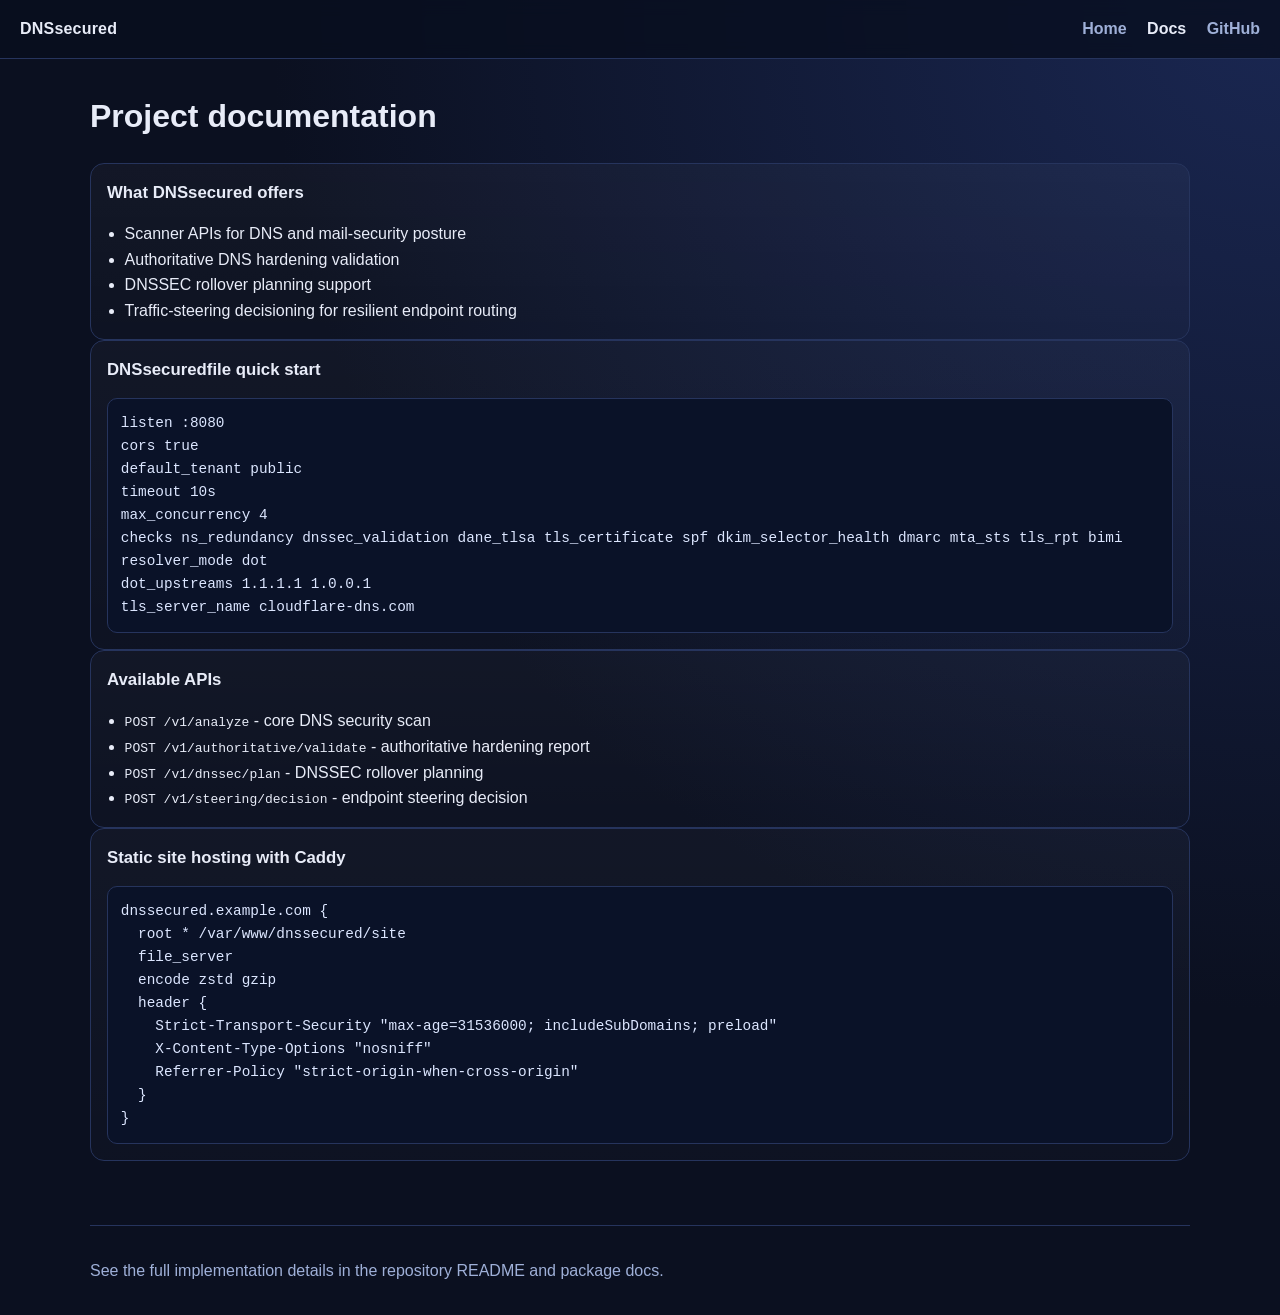
==== site/docs.html @ 1a69ba0e "Add static DNSsecured project site Create a Caddy-inspired static site with homepage and docs page t" ====
<!doctype html>
<html lang="en">
  <head>
    <meta charset="UTF-8" />
    <meta name="viewport" content="width=device-width, initial-scale=1.0" />
    <title>DNSsecured Docs</title>
    <meta name="description" content="DNSsecured quick documentation and configuration reference." />
    <link rel="stylesheet" href="./styles.css" />
  </head>
  <body>
    <header class="topbar">
      <a class="brand" href="./index.html">DNSsecured</a>
      <nav>
        <a href="./index.html">Home</a>
        <a href="./docs.html" aria-current="page">Docs</a>
        <a href="https://github.com/Vigilant-AI-Solutions/dnssecured">GitHub</a>
      </nav>
    </header>

    <main class="docs">
      <h1>Project documentation</h1>

      <section class="card">
        <h2>What DNSsecured offers</h2>
        <ul>
          <li>Scanner APIs for DNS and mail-security posture</li>
          <li>Authoritative DNS hardening validation</li>
          <li>DNSSEC rollover planning support</li>
          <li>Traffic-steering decisioning for resilient endpoint routing</li>
        </ul>
      </section>

      <section class="card">
        <h2>DNSsecuredfile quick start</h2>
        <pre><code>listen :8080
cors true
default_tenant public
timeout 10s
max_concurrency 4
checks ns_redundancy dnssec_validation dane_tlsa tls_certificate spf dkim_selector_health dmarc mta_sts tls_rpt bimi
resolver_mode dot
dot_upstreams 1.1.1.1 1.0.0.1
tls_server_name cloudflare-dns.com</code></pre>
      </section>

      <section class="card">
        <h2>Available APIs</h2>
        <ul>
          <li><code>POST /v1/analyze</code> - core DNS security scan</li>
          <li><code>POST /v1/authoritative/validate</code> - authoritative hardening report</li>
          <li><code>POST /v1/dnssec/plan</code> - DNSSEC rollover planning</li>
          <li><code>POST /v1/steering/decision</code> - endpoint steering decision</li>
        </ul>
      </section>

      <section class="card">
        <h2>Static site hosting with Caddy</h2>
        <pre><code>dnssecured.example.com {
  root * /var/www/dnssecured/site
  file_server
  encode zstd gzip
  header {
    Strict-Transport-Security "max-age=31536000; includeSubDomains; preload"
    X-Content-Type-Options "nosniff"
    Referrer-Policy "strict-origin-when-cross-origin"
  }
}</code></pre>
      </section>
    </main>

    <footer>
      <p>See the full implementation details in the repository README and package docs.</p>
    </footer>
  </body>
</html>
---- site/styles.css ----
:root {
  --bg: #0b1020;
  --bg-soft: #111a33;
  --text: #e8ecf8;
  --muted: #9fb0d8;
  --line: #26345d;
  --brand: #4da3ff;
  --brand-strong: #2f86e6;
}

* {
  box-sizing: border-box;
}

body {
  margin: 0;
  font-family: Inter, Segoe UI, Arial, sans-serif;
  color: var(--text);
  background: radial-gradient(circle at top right, #1a2752 0%, var(--bg) 55%);
  line-height: 1.6;
}

.topbar {
  display: flex;
  justify-content: space-between;
  align-items: center;
  padding: 1rem 1.25rem;
  border-bottom: 1px solid var(--line);
  background: rgba(8, 14, 30, 0.8);
  position: sticky;
  top: 0;
  backdrop-filter: blur(8px);
}

.brand {
  color: var(--text);
  text-decoration: none;
  font-weight: 700;
  letter-spacing: 0.2px;
}

nav a {
  color: var(--muted);
  text-decoration: none;
  margin-left: 1rem;
  font-weight: 600;
}

nav a[aria-current="page"],
nav a:hover {
  color: var(--text);
}

main {
  width: min(1100px, 92vw);
  margin: 2rem auto 4rem;
}

.hero h1 {
  font-size: clamp(1.9rem, 5vw, 3rem);
  line-height: 1.15;
  margin: 0.4rem 0 1rem;
}

.hero p {
  max-width: 70ch;
  color: var(--muted);
}

.eyebrow {
  color: #7cb8ff;
  text-transform: uppercase;
  letter-spacing: 0.09em;
  font-size: 0.78rem;
  font-weight: 700;
  margin-bottom: 0.2rem;
}

.actions {
  margin-top: 1.2rem;
  display: flex;
  gap: 0.75rem;
  flex-wrap: wrap;
}

.btn {
  display: inline-block;
  padding: 0.55rem 0.9rem;
  border: 1px solid var(--line);
  border-radius: 10px;
  color: var(--text);
  text-decoration: none;
  font-weight: 600;
  background: rgba(255, 255, 255, 0.02);
}

.btn.primary {
  background: var(--brand);
  border-color: var(--brand);
  color: #051329;
}

.btn.primary:hover {
  background: var(--brand-strong);
}

.grid {
  margin-top: 2rem;
  display: grid;
  gap: 0.9rem;
  grid-template-columns: repeat(auto-fit, minmax(220px, 1fr));
}

.card {
  border: 1px solid var(--line);
  background: linear-gradient(180deg, rgba(255, 255, 255, 0.03), rgba(255, 255, 255, 0.01));
  border-radius: 14px;
  padding: 1rem;
}

.card h2 {
  margin-top: 0;
  font-size: 1.05rem;
}

.stack {
  margin-top: 2.25rem;
}

.stack-grid {
  display: grid;
  gap: 0.9rem;
  grid-template-columns: repeat(auto-fit, minmax(260px, 1fr));
}

.stack ul,
.docs ul {
  margin: 0.4rem 0 0;
  padding-left: 1.1rem;
}

.docs h1 {
  margin-top: 0;
}

pre {
  white-space: pre-wrap;
  word-break: break-word;
  margin: 0;
  font-size: 0.9rem;
  border: 1px solid var(--line);
  border-radius: 10px;
  background: #0a1228;
  padding: 0.8rem;
  color: #dce6ff;
}

footer {
  width: min(1100px, 92vw);
  margin: 0 auto 2rem;
  color: var(--muted);
  border-top: 1px solid var(--line);
  padding-top: 1rem;
}
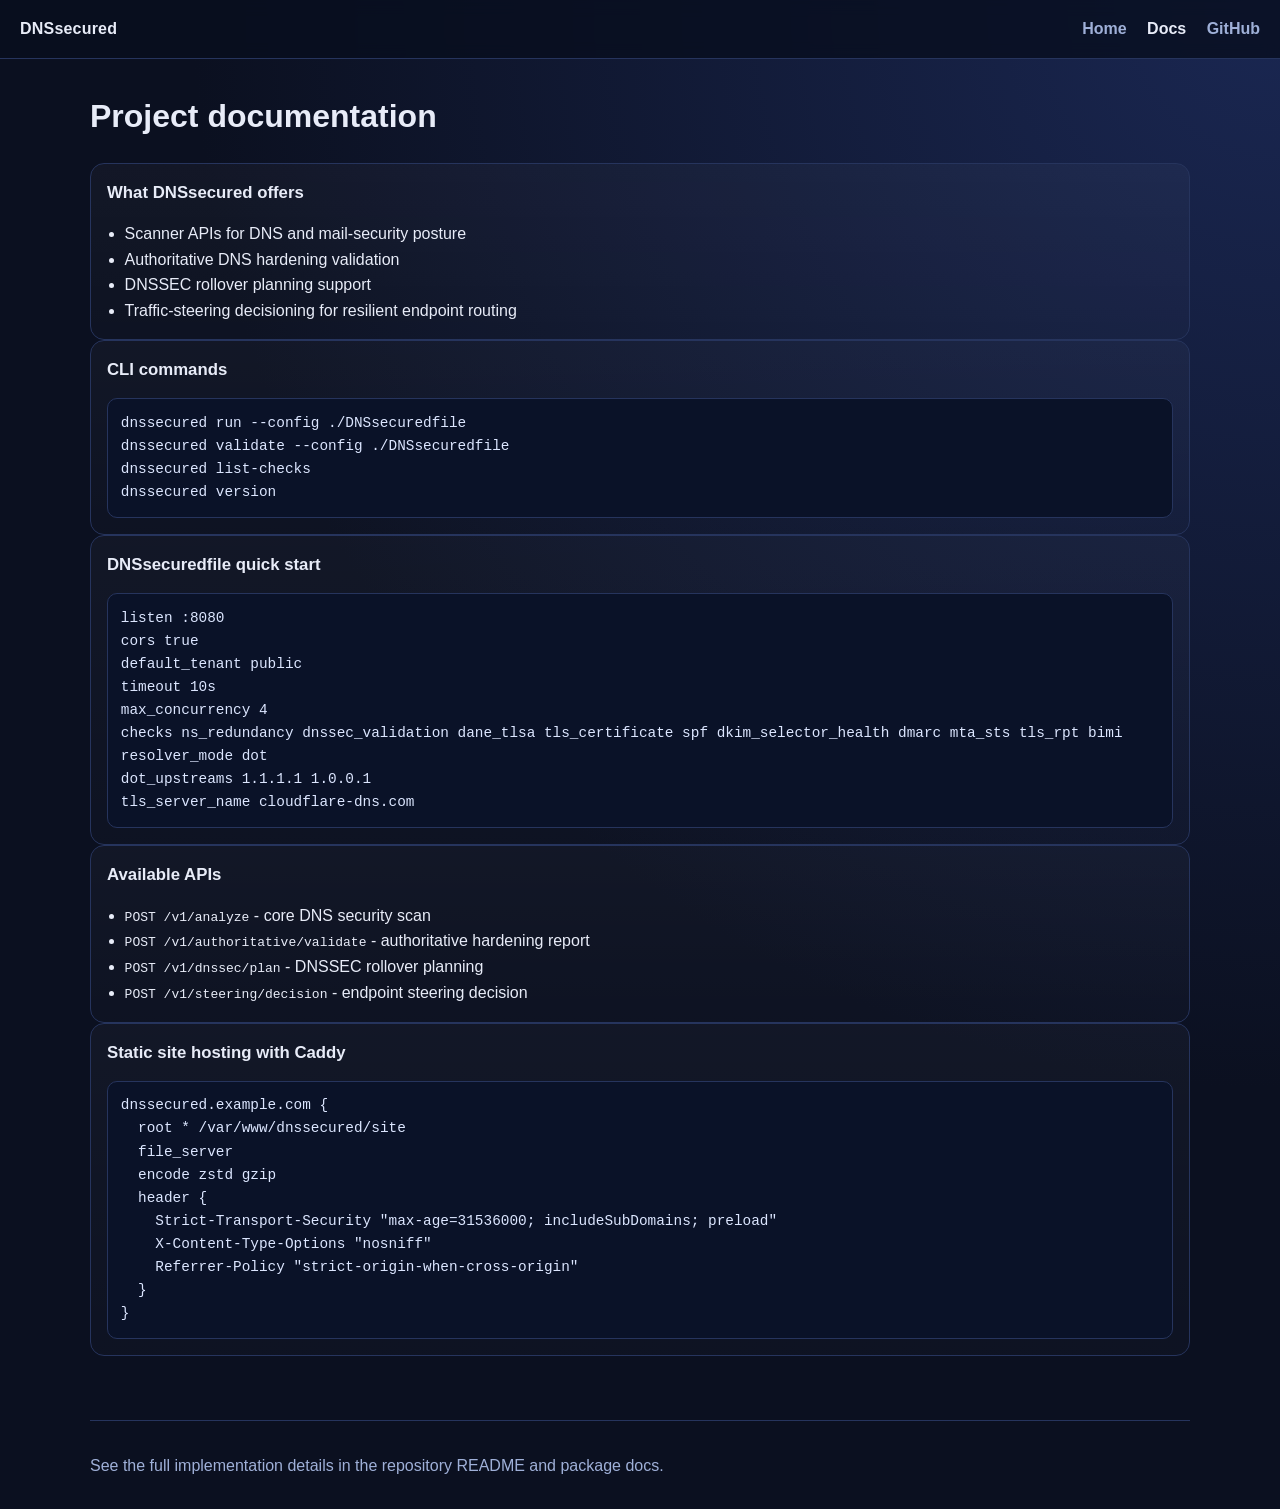
==== commit aea81087: "Refactor dnssecured into CLI commands Add Caddy-style command interface with run, validate, list-che" ====
--- a/site/docs.html
+++ b/site/docs.html
@@ -28,6 +28,14 @@
           <li>DNSSEC rollover planning support</li>
           <li>Traffic-steering decisioning for resilient endpoint routing</li>
         </ul>
+      </section>
+
+      <section class="card">
+        <h2>CLI commands</h2>
+        <pre><code>dnssecured run --config ./DNSsecuredfile
+dnssecured validate --config ./DNSsecuredfile
+dnssecured list-checks
+dnssecured version</code></pre>
       </section>
 
       <section class="card">
--- a/site/styles.css
+++ b/site/styles.css
@@ -20,6 +20,28 @@
   line-height: 1.6;
 }
 
+.announce {
+  display: flex;
+  justify-content: space-between;
+  align-items: center;
+  gap: 1rem;
+  padding: 0.65rem 1.25rem;
+  border-bottom: 1px solid #2f4f88;
+  background: linear-gradient(90deg, #152c5b, #0e1f45);
+  color: #d8e8ff;
+}
+
+.announce p {
+  margin: 0;
+}
+
+.announce a {
+  color: #d8e8ff;
+  font-weight: 700;
+  text-decoration: none;
+  white-space: nowrap;
+}
+
 .topbar {
   display: flex;
   justify-content: space-between;
@@ -67,6 +89,11 @@
   color: var(--muted);
 }
 
+.hero-highlight {
+  color: #c0dbff !important;
+  font-weight: 600;
+}
+
 .eyebrow {
   color: #7cb8ff;
   text-transform: uppercase;
@@ -118,6 +145,91 @@
   padding: 1rem;
 }
 
+.muted {
+  color: var(--muted);
+}
+
+.realtime {
+  margin-top: 1.5rem;
+}
+
+.realtime-head {
+  display: flex;
+  justify-content: space-between;
+  align-items: center;
+  gap: 1rem;
+}
+
+.realtime-head h2 {
+  margin: 0;
+}
+
+.pill {
+  padding: 0.3rem 0.6rem;
+  border: 1px solid #3a5ea2;
+  border-radius: 999px;
+  font-size: 0.8rem;
+  color: #bbd7ff;
+  background: rgba(77, 163, 255, 0.12);
+}
+
+.flow {
+  margin-top: 1rem;
+  display: grid;
+  gap: 0.75rem;
+  grid-template-columns: repeat(auto-fit, minmax(180px, 1fr));
+}
+
+.node {
+  border: 1px solid var(--line);
+  border-radius: 12px;
+  padding: 0.75rem;
+  background: rgba(10, 18, 40, 0.65);
+  transition: border-color 250ms ease, box-shadow 250ms ease, transform 250ms ease;
+}
+
+.node h3 {
+  margin: 0 0 0.25rem;
+  font-size: 0.98rem;
+}
+
+.node p {
+  margin: 0;
+  color: var(--muted);
+  font-size: 0.9rem;
+}
+
+.node.active {
+  border-color: #6db7ff;
+  box-shadow: 0 0 0 1px rgba(109, 183, 255, 0.4), 0 10px 25px rgba(26, 84, 153, 0.25);
+  transform: translateY(-2px);
+}
+
+.telemetry {
+  margin-top: 0.95rem;
+  display: grid;
+  gap: 0.7rem;
+  grid-template-columns: repeat(auto-fit, minmax(160px, 1fr));
+}
+
+.telemetry div {
+  border: 1px solid var(--line);
+  border-radius: 10px;
+  padding: 0.55rem 0.65rem;
+  background: rgba(11, 19, 42, 0.8);
+}
+
+.telemetry span {
+  display: block;
+  color: var(--muted);
+  font-size: 0.78rem;
+  margin-bottom: 0.2rem;
+}
+
+.telemetry strong {
+  font-size: 0.96rem;
+}
+
 .card h2 {
   margin-top: 0;
   font-size: 1.05rem;
@@ -162,3 +274,10 @@
   border-top: 1px solid var(--line);
   padding-top: 1rem;
 }
+
+@media (max-width: 760px) {
+  .announce {
+    flex-direction: column;
+    align-items: flex-start;
+  }
+}
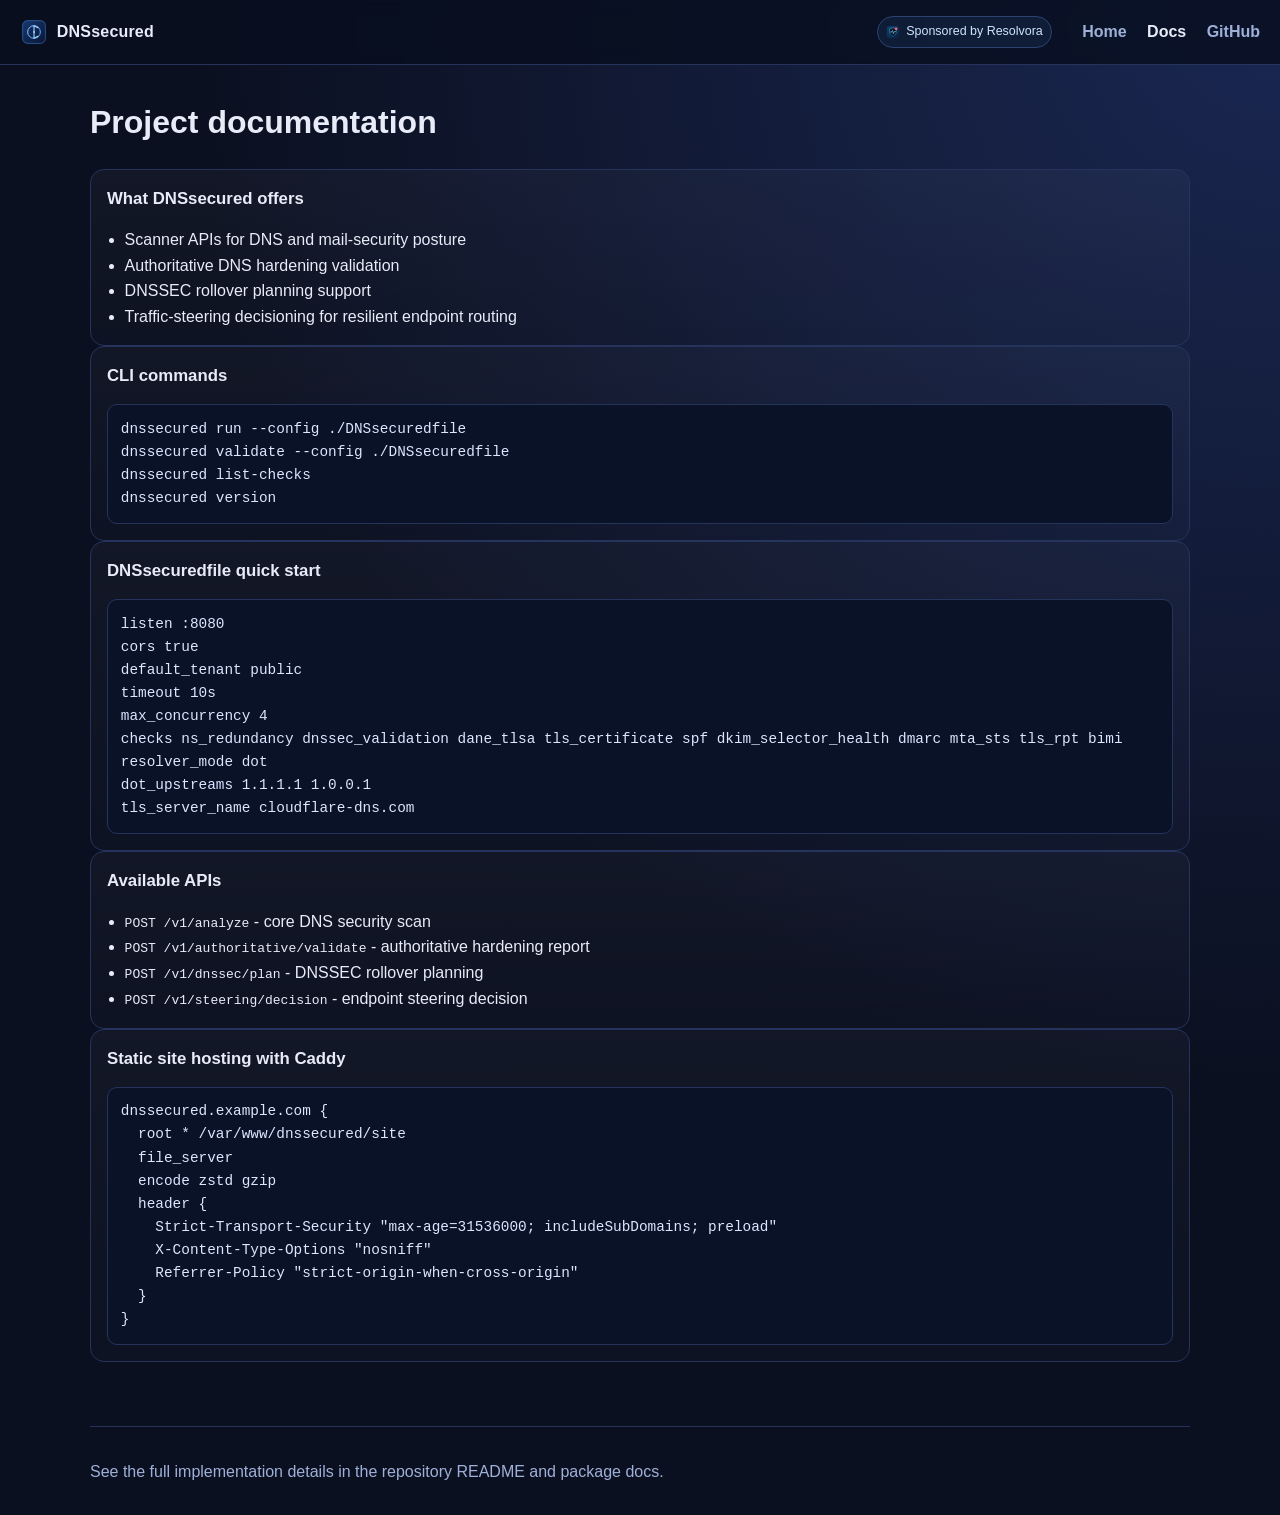
==== commit 240dc9e8: "Add DNSsecured and Resolvora branding assets Integrate DNSsecured SVG logo and favicon, add Resolvor" ====
--- a/site/docs.html
+++ b/site/docs.html
@@ -5,16 +5,27 @@
     <meta name="viewport" content="width=device-width, initial-scale=1.0" />
     <title>DNSsecured Docs</title>
     <meta name="description" content="DNSsecured quick documentation and configuration reference." />
+    <link rel="icon" type="image/x-icon" href="./assets/favicon.ico" />
+    <link rel="icon" type="image/svg+xml" href="./assets/dnssecured-logo.svg" />
     <link rel="stylesheet" href="./styles.css" />
   </head>
   <body>
     <header class="topbar">
-      <a class="brand" href="./index.html">DNSsecured</a>
-      <nav>
-        <a href="./index.html">Home</a>
-        <a href="./docs.html" aria-current="page">Docs</a>
-        <a href="https://github.com/Vigilant-AI-Solutions/dnssecured">GitHub</a>
-      </nav>
+      <a class="brand" href="./index.html">
+        <img class="brand-logo" src="./assets/dnssecured-logo.svg" alt="DNSsecured logo" />
+        <span>DNSsecured</span>
+      </a>
+      <div class="topbar-right">
+        <a class="sponsor" href="https://resolvora.com/" target="_blank" rel="noreferrer">
+          <img src="./assets/resolvora-logo.svg" alt="Resolvora logo" />
+          <span>Sponsored by Resolvora</span>
+        </a>
+        <nav>
+          <a href="./index.html">Home</a>
+          <a href="./docs.html" aria-current="page">Docs</a>
+          <a href="https://github.com/Vigilant-AI-Solutions/dnssecured">GitHub</a>
+        </nav>
+      </div>
     </header>
 
     <main class="docs">
--- a/site/styles.css
+++ b/site/styles.css
@@ -59,6 +59,41 @@
   text-decoration: none;
   font-weight: 700;
   letter-spacing: 0.2px;
+  display: inline-flex;
+  align-items: center;
+  gap: 0.55rem;
+}
+
+.brand-logo {
+  width: 28px;
+  height: 28px;
+  display: block;
+}
+
+.topbar-right {
+  display: flex;
+  align-items: center;
+  gap: 0.9rem;
+}
+
+.sponsor {
+  display: inline-flex;
+  align-items: center;
+  gap: 0.42rem;
+  padding: 0.3rem 0.5rem;
+  border: 1px solid #2d426f;
+  border-radius: 999px;
+  background: rgba(77, 163, 255, 0.08);
+  text-decoration: none;
+  color: #cfe4ff;
+  font-size: 0.78rem;
+  white-space: nowrap;
+}
+
+.sponsor img {
+  width: 14px;
+  height: 14px;
+  display: block;
 }
 
 nav a {
@@ -173,61 +208,82 @@
   background: rgba(77, 163, 255, 0.12);
 }
 
-.flow {
+.terminal {
   margin-top: 1rem;
-  display: grid;
-  gap: 0.75rem;
-  grid-template-columns: repeat(auto-fit, minmax(180px, 1fr));
-}
-
-.node {
-  border: 1px solid var(--line);
+  border: 1px solid #2f477f;
   border-radius: 12px;
-  padding: 0.75rem;
-  background: rgba(10, 18, 40, 0.65);
-  transition: border-color 250ms ease, box-shadow 250ms ease, transform 250ms ease;
-}
-
-.node h3 {
-  margin: 0 0 0.25rem;
-  font-size: 0.98rem;
-}
-
-.node p {
-  margin: 0;
-  color: var(--muted);
-  font-size: 0.9rem;
-}
-
-.node.active {
-  border-color: #6db7ff;
-  box-shadow: 0 0 0 1px rgba(109, 183, 255, 0.4), 0 10px 25px rgba(26, 84, 153, 0.25);
-  transform: translateY(-2px);
-}
-
-.telemetry {
-  margin-top: 0.95rem;
-  display: grid;
-  gap: 0.7rem;
-  grid-template-columns: repeat(auto-fit, minmax(160px, 1fr));
-}
-
-.telemetry div {
-  border: 1px solid var(--line);
-  border-radius: 10px;
-  padding: 0.55rem 0.65rem;
-  background: rgba(11, 19, 42, 0.8);
-}
-
-.telemetry span {
-  display: block;
-  color: var(--muted);
+  background: #060b17;
+  overflow: hidden;
+  box-shadow: 0 12px 30px rgba(0, 0, 0, 0.35);
+}
+
+.terminal-titlebar {
+  display: flex;
+  align-items: center;
+  gap: 0.45rem;
+  padding: 0.45rem 0.7rem;
+  border-bottom: 1px solid #202b4a;
+  background: #0b1326;
+}
+
+.terminal-titlebar span {
+  width: 9px;
+  height: 9px;
+  border-radius: 999px;
+  background: #3f5f95;
+}
+
+.terminal-titlebar strong {
+  margin-left: 0.35rem;
   font-size: 0.78rem;
-  margin-bottom: 0.2rem;
-}
-
-.telemetry strong {
-  font-size: 0.96rem;
+  color: #b6caef;
+  font-weight: 600;
+}
+
+#terminal-output {
+  margin: 0;
+  border: 0;
+  border-radius: 0;
+  background: transparent;
+  font-family: ui-monospace, SFMono-Regular, Menlo, Consolas, monospace;
+  font-size: 0.85rem;
+  color: #cde6ff;
+  min-height: 290px;
+  max-height: 390px;
+  overflow: auto;
+}
+
+.prompt-line {
+  display: flex;
+  align-items: center;
+  gap: 0.42rem;
+  padding: 0.15rem 0.8rem 0.75rem;
+  font-family: ui-monospace, SFMono-Regular, Menlo, Consolas, monospace;
+  color: #e1eeff;
+}
+
+.prompt {
+  color: #84c0ff;
+}
+
+#terminal-input {
+  color: #e1eeff;
+}
+
+.cursor {
+  color: #84c0ff;
+  animation: blink 1s steps(1) infinite;
+}
+
+@keyframes blink {
+  0%,
+  50% {
+    opacity: 1;
+  }
+  51%,
+  100% {
+    opacity: 0;
+  }
 }
 
 .card h2 {
@@ -280,4 +336,19 @@
     flex-direction: column;
     align-items: flex-start;
   }
-}
+  .topbar {
+    flex-direction: column;
+    align-items: flex-start;
+    gap: 0.75rem;
+  }
+  .topbar-right {
+    width: 100%;
+    flex-direction: column;
+    align-items: flex-start;
+    gap: 0.55rem;
+  }
+  nav a {
+    margin-left: 0;
+    margin-right: 0.8rem;
+  }
+}
